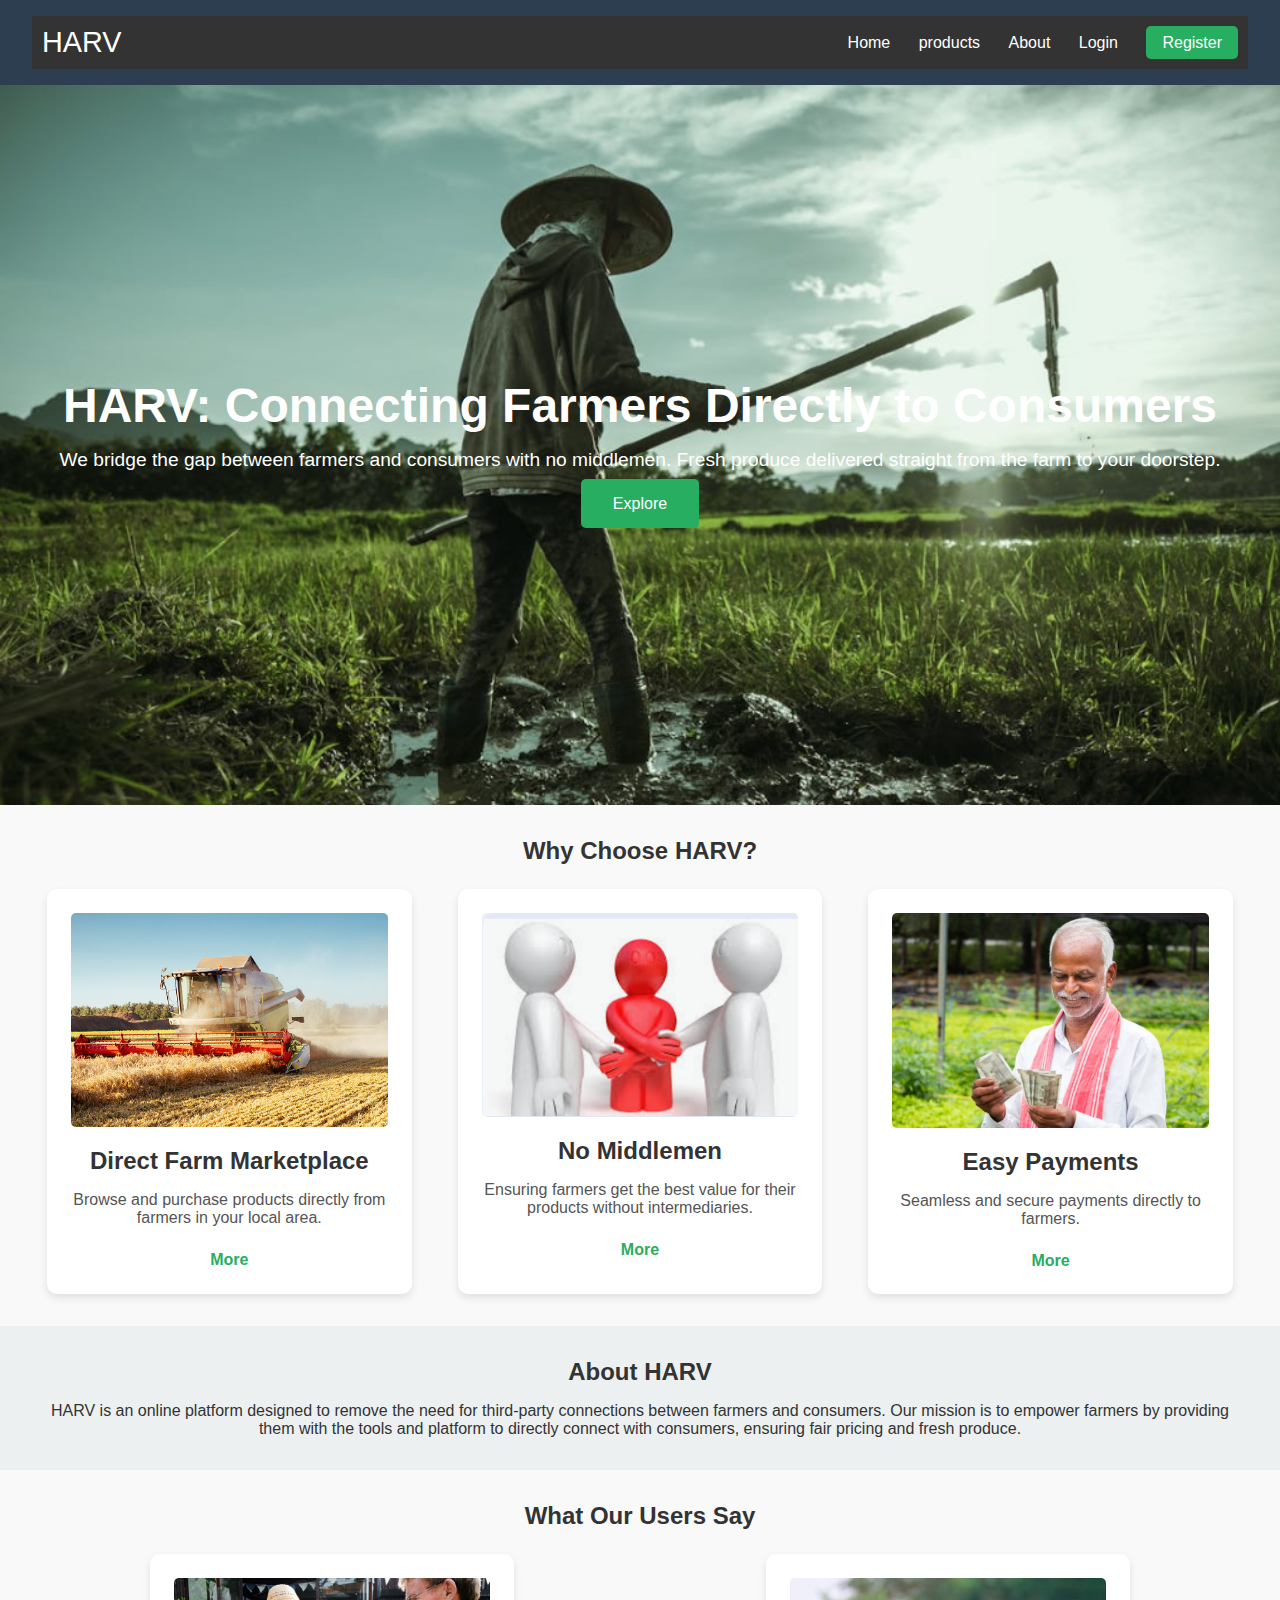
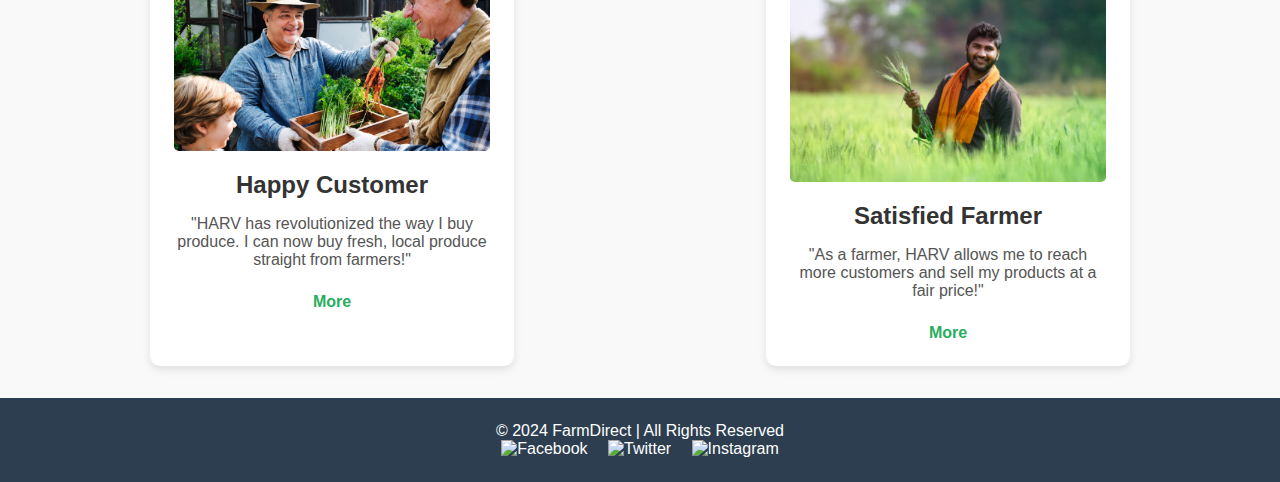
==== index.html @ 2261e3d1 "first commit" ====
<!DOCTYPE html>
<html lang="en">
<head>
    <meta charset="UTF-8">
    <meta name="viewport" content="width=device-width, initial-scale=1.0">
    <title>HARV - Bridging Farmers and Consumers</title>
    <link rel="stylesheet" href="styles.css">
</head>
<body>

    <!-- Header Section -->
    <header>
        <nav class="navbar">
            <div class="logo">HARV</div>
            <ul class="nav-links">
                <li><a href="#">Home</a></li>
                <li><a href="products.html">products</a></li>
                <li><a href="#about">About</a></li>
                <li><a href="login.html">Login</a></li>
                <li><a href="register.html" class="cta">Register</a></li>
            </ul>
        </nav>
    </header>

    <!-- Hero Section -->

    <section class="hero">
        <div class="hero-content">
            <h1>HARV: Connecting Farmers Directly to Consumers</h1>
            <p>We bridge the gap between farmers and consumers with no middlemen. Fresh produce delivered straight from the farm to your doorstep.</p>
            <a href="marketplace.html" class="btn">Explore</a>
        </div>
    </section>

    
    <section id="features" class="features-section">
        <h2>Why Choose HARV?</h2>
        <div class="features-grid">
            <div class="feature-card">
                <img src="images/direct.png" alt="Farm Marketplace">
                <h3>Direct Farm Marketplace</h3>
                <p>Browse and purchase products directly from farmers in your local area.</p>
                <a href="#" class="more-btn">More</a>
            </div>
            <div class="feature-card">
                <img src="images/middleman.png" alt="No Middlemen">
                <h3>No Middlemen</h3>
                <p>Ensuring farmers get the best value for their products without intermediaries.</p>
                <a href="#" class="more-btn">More</a>
            </div>
            <div class="feature-card">
                <img src="images/easy-pay.png" alt="Easy Payments">
                <h3>Easy Payments</h3>
                <p>Seamless and secure payments directly to farmers.</p>
                <a href="#" class="more-btn">More</a>
            </div>
        </div>
    </section>
    

    <!-- About Section -->
    <section id="about" class="about-section">
        <h2>About HARV</h2>
        <p>HARV is an online platform designed to remove the need for third-party connections between farmers and consumers. Our mission is to empower farmers by providing them with the tools and platform to directly connect with consumers, ensuring fair pricing and fresh produce.</p>
    </section>

    <!-- Testimonials Section -->
    <section class="testimonials">
        <h2>What Our Users Say</h2>
        <div class="testimonial-grid">
            <div class="testimonial-card">
                <img src="images/happy-farm (2).png" alt="Happy Customer">
                <h4>Happy Customer</h4>
                <p>"HARV has revolutionized the way I buy produce. I can now buy fresh, local produce straight from farmers!"</p>
                <a href="#" class="more-btn">More</a>
            </div>
            <div class="testimonial-card">
                <img src="images/happy-farm (1).png" alt="Satisfied Farmer">
                <h4>Satisfied Farmer</h4>
                <p>"As a farmer, HARV allows me to reach more customers and sell my products at a fair price!"</p>
                <a href="#" class="more-btn">More</a>
            </div>
        </div>
    </section>
    

    <!-- Footer -->
    <footer>
        <p>&copy; 2024 FarmDirect | All Rights Reserved</p>
        <div class="social-icons">
            <a href="#"><img src="icons/facebook.png" alt="Facebook"></a>
            <a href="#"><img src="icons/twitter.png" alt="Twitter"></a>
            <a href="#"><img src="icons/instagram.png" alt="Instagram"></a>
        </div>
    </footer>

</body>
</html>
---- styles.css ----
/* General Styles */
* {
    margin: 0;
    padding: 0;
    box-sizing: border-box;
}
body {
    font-family: 'Arial', sans-serif;
    background-color: #f4f4f9;
    color: #333;
}
a {
    text-decoration: none;
    color: inherit;
}

header {
    background-color: #2c3e50;
    padding: 1rem 2rem;
}
.navbar {
    display: flex;
    justify-content: space-between;
    align-items: center;
}
.logo {
    font-size: 1.8rem;
    color: #fff;
}
.nav-links {
    list-style: none;
}
.nav-links li {
    display: inline;
    margin-left: 1.5rem;
}
.nav-links a {
    color: #fff;
    font-size: 1rem;
}
.cta {
    background-color: #27ae60;
    padding: 0.5rem 1rem;
    color: #fff;
    border-radius: 5px;
}
/* General styling for the navbar */
.navbar {
    background-color: #333; /* Change this to match your color scheme */
    padding: 10px;
  }
  
  .nav-list {
    list-style: none;
    display: flex;
    align-items: center;
    justify-content: space-between;
    padding: 0;
    margin: 0;
  }
  
  .nav-list li {
    margin: 0 20px;
  }
  
  /* Center the search bar */
  .search-bar {
    flex-grow: 1;
    display: flex;
    justify-content: center; /* Center the search bar in the navbar */
  }
  
  /* Styling the search input and button */
  .search-bar input[type="text"] {
    padding: 5px;
    border-radius: 5px;
    border: 1px solid #ccc;
    width: 300px; /* Adjust this width as needed */
  }
  
  .search-bar button {
    padding: 5px 10px;
    background-color: #5cb85c;
    color: white;
    border: none;
    border-radius: 5px;
    margin-left: 5px;
  }
  
  .nav-list li a {
    color: white;
    text-decoration: none;
    padding: 10px 15px;
  }
  
  .nav-list li a:hover {
    background-color: #555;
  }
  
/* Hero Section */
.hero {
    background-image: url('images/farmer.png');
    background-size: cover;
    background-position: center;
    height: 80vh;
    display: flex;
    justify-content: center;
    align-items: center;
    color: white;
}
.hero-content {
    text-align: center;
}
.hero-content h1 {
    font-size: 3rem;
    margin-bottom: 1rem;
}
.hero-content p {
    font-size: 1.2rem;
    margin-bottom: 1.5rem;
}
.hero-content .btn {
    background-color: #27ae60;
    padding: 1rem 2rem;
    color: white;
    border-radius: 5px;
}

/* Features Section */
.features-section {
    padding: 2rem;
    text-align: center;
}
.features-grid {
    display: flex;
    justify-content: space-around;
    margin-top: 1.5rem;
}
.feature-item {
    background-color: white;
    padding: 1.5rem;
    border-radius: 5px;
    box-shadow: 0px 4px 8px rgba(0, 0, 0, 0.1);
    width: 20%;
}
.feature-item h3 {
    margin-bottom: 0.5rem;
}

/* About Section */
.about-section {
    background-color: #ecf0f1;
    padding: 2rem;
    text-align: center;
}
.about-section h2 {
    margin-bottom: 1rem;
}

/* Testimonials Section */
.testimonials {
    padding: 2rem;
    text-align: center;
}
.testimonial-grid {
    display: flex;
    justify-content: space-around;
    margin-top: 1.5rem;
}
.testimonial-item {
    background-color: #fff;
    padding: 1.5rem;
    border-radius: 5px;
    box-shadow: 0px 4px 8px rgba(0, 0, 0, 0.1);
    width: 40%;
}
.testimonial-item h4 {
    margin-top: 1rem;
}

/* Footer Section */
footer {
    background-color: #2c3e50;
    color: white;
    text-align: center;
    padding: 1.5rem 0;
}
.social-icons a {
    margin: 0 0.5rem;
    display: inline-block;
}
/* General card styling */
.features-grid, .testimonial-grid {
    display: flex;
    justify-content: space-around;
    gap: 1rem;
}

.feature-card, .testimonial-card {
    background-color: #fff;
    padding: 1.5rem;
    border-radius: 10px;
    box-shadow: 0px 4px 8px rgba(0, 0, 0, 0.1);
    width: 30%;
    text-align: center;
    transition: transform 0.3s ease, box-shadow 0.3s ease;
}

.feature-card:hover, .testimonial-card:hover {
    transform: translateY(-5px);
    box-shadow: 0px 6px 12px rgba(0, 0, 0, 0.2);
}

.feature-card img, .testimonial-card img {
    max-width: 100%;
    height: auto;
    border-radius: 5px;
    margin-bottom: 1rem;
}

.feature-card h3, .testimonial-card h4 {
    margin-bottom: 1rem;
    font-size: 1.5rem;
    color: #333;
}

.feature-card p, .testimonial-card p {
    font-size: 1rem;
    color: #555;
    margin-bottom: 1.5rem;
}

.more-btn {
    color: #27ae60;
    text-decoration: none;
    font-weight: bold;
    border-bottom: 2px solid transparent;
    transition: border-color 0.3s;
}

.more-btn:hover {
    border-color: #27ae60;
}
/* General Styles */
* {
    margin: 0;
    padding: 0;
    box-sizing: border-box;
}

/* products style */
body {
    font-family: Arial, sans-serif;
    background-color: #f9f9f9;
    margin: 0;
    padding: 0;
}

.product-container {
    display: flex;
    flex-wrap: wrap;
    justify-content: center;
    padding: 20px;
}

.product-tile {
    background-color: #fff;
    border-radius: 10px;
    box-shadow: 0 2px 8px rgba(0, 0, 0, 0.1);
    margin: 15px;
    overflow: hidden;
    width: 250px;
    text-align: center;
}

.product-image {
    width: 100%;
    height: 150px;
    object-fit: cover;
    border-bottom: 1px solid #eee;
}

.product-info {
    padding: 15px;
}

.product-name {
    font-size: 18px;
    color: #333;
    margin: 0;
}

.product-price {
    color: #28a745;
    font-size: 16px;
    margin: 10px 0;
}

.button-group {
    display: flex;
    justify-content: space-around;
}

.details-btn, .add-to-cart-btn {
    background-color: #007bff;
    color: white;
    border: none;
    border-radius: 5px;
    padding: 10px 15px;
    cursor: pointer;
}

.details-btn {
    background-color: #6c757d;
}

.add-to-cart-btn {
    background-color: #28a745;
}

.modal {
    display: none;
    position: fixed;
    z-index: 1;
    left: 0;
    top: 0;
    width: 100%;
    height: 100%;
    background-color: rgba(0, 0, 0, 0.5);
    justify-content: center;
    align-items: center;
}

.modal-content {
    background-color: white;
    padding: 20px;
    border-radius: 10px;
    width: 300px;
    text-align: center;
}

.close-btn {
    float: right;
    font-size: 24px;
    cursor: pointer;
}
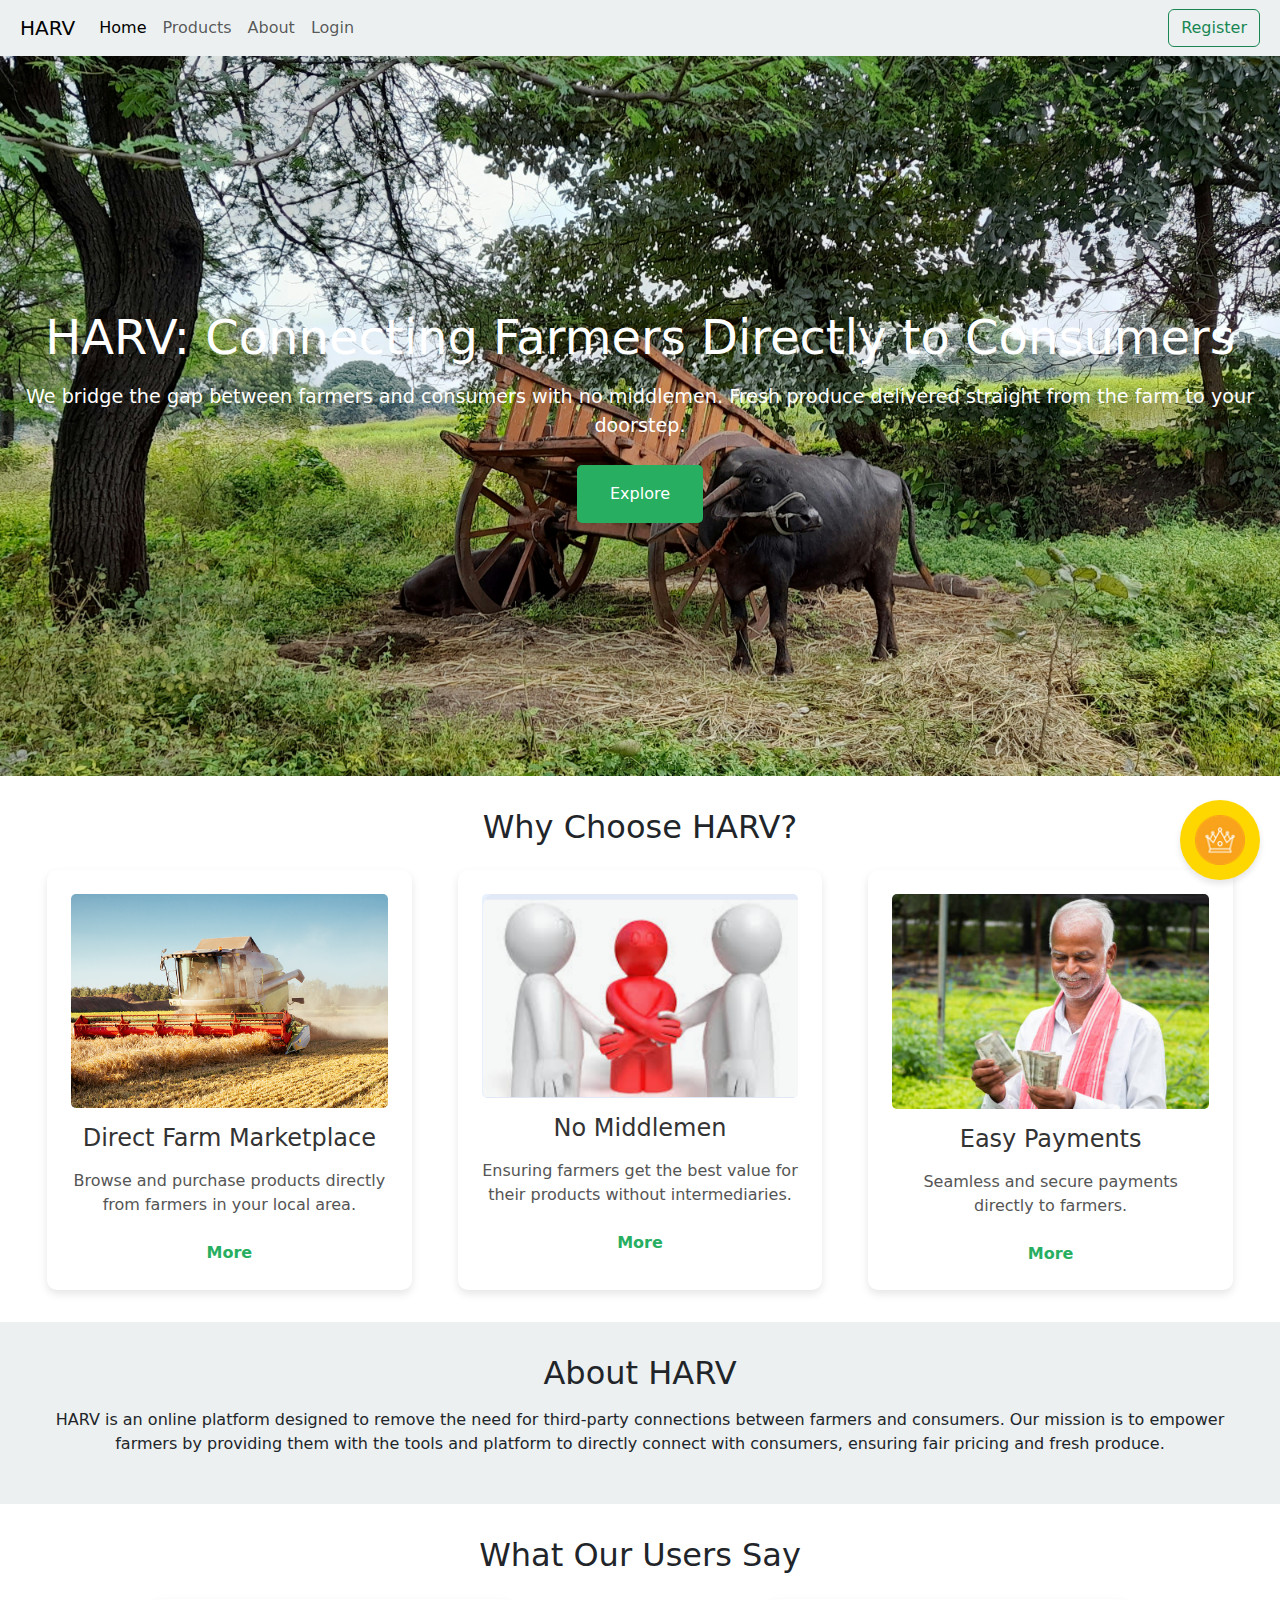
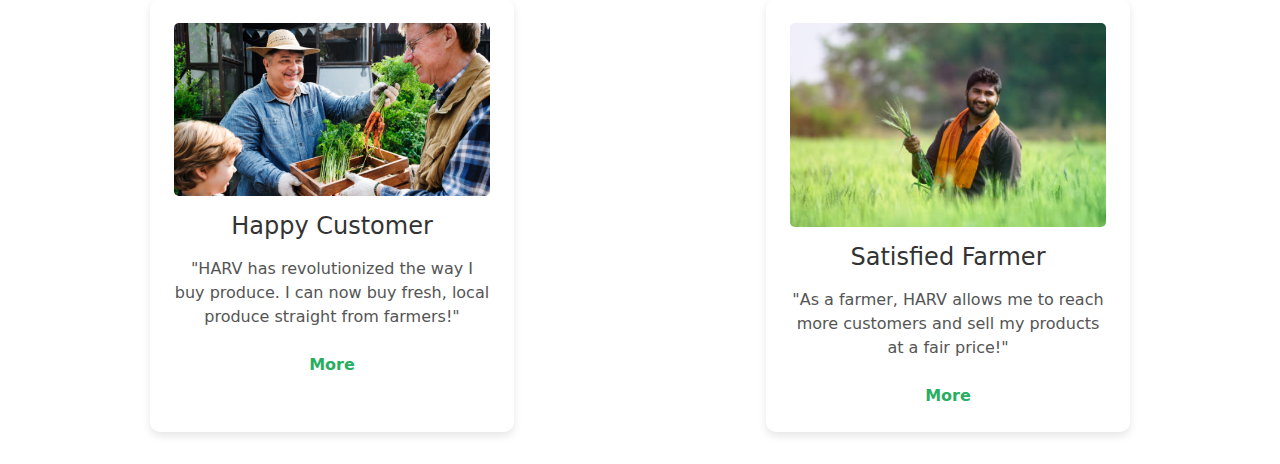
==== commit 4cd47254: "Describe your changes" ====
--- a/index.html
+++ b/index.html
@@ -5,25 +5,65 @@
     <meta name="viewport" content="width=device-width, initial-scale=1.0">
     <title>HARV - Bridging Farmers and Consumers</title>
     <link rel="stylesheet" href="styles.css">
+    <link href="https://cdn.jsdelivr.net/npm/bootstrap@5.3.3/dist/css/bootstrap.min.css" rel="stylesheet" integrity="sha384-QWTKZyjpPEjISv5WaRU9OFeRpok6YctnYmDr5pNlyT2bRjXh0JMhjY6hW+ALEwIH" crossorigin="anonymous">
+    <style>
+        /* Floating Premium Icon */
+        .floating-premium-icon {
+            position: fixed;
+            bottom: 20px;
+            right: 20px;
+            background-color: gold;
+            border-radius: 50%;
+            padding: 15px;
+            box-shadow: 0px 4px 6px rgba(0, 0, 0, 0.1);
+            cursor: pointer;
+            transition: transform 0.3s ease;
+            z-index: 1000;
+        }
+        .floating-premium-icon:hover {
+            transform: scale(1.1);
+        }
+        .floating-premium-icon img {
+            width: 50px;
+            height: 50px;
+        }
+    </style>
+    <script>
+      function redirectToRegister() {
+        window.location.href = "register.html";
+      }
+    </script>
 </head>
 <body>
 
     <!-- Header Section -->
-    <header>
-        <nav class="navbar">
-            <div class="logo">HARV</div>
-            <ul class="nav-links">
-                <li><a href="#">Home</a></li>
-                <li><a href="products.html">products</a></li>
-                <li><a href="#about">About</a></li>
-                <li><a href="login.html">Login</a></li>
-                <li><a href="register.html" class="cta">Register</a></li>
+    <nav class="navbar navbar-expand-lg bg-body-bg-secondary about-section p-2">
+        <div class="container-fluid">
+          <a class="navbar-brand" href="#">HARV</a>
+          <button class="navbar-toggler" type="button" data-bs-toggle="collapse" data-bs-target="#navbarText" aria-controls="navbarText" aria-expanded="false" aria-label="Toggle navigation">
+            <span class="navbar-toggler-icon"></span>
+          </button>
+          <div class="collapse navbar-collapse" id="navbarText">
+            <ul class="navbar-nav me-auto mb-2 mb-lg-0">
+              <li class="nav-item">
+                <a class="nav-link active" aria-current="page" href="#">Home</a>
+              </li>
+              <li class="nav-item">
+                <a class="nav-link" href="products.html">Products</a>
+              </li>
+              <li class="nav-item">
+                <a class="nav-link" href="#about">About</a>
+              </li>
+              <li class="nav-item">
+                <a class="nav-link" href="login.html">Login</a>
+              </li>
             </ul>
-        </nav>
-    </header>
+            <button class="btn btn-outline-success" onclick="redirectToRegister()" type="submit">Register</button>
+          </div>
+        </div>
+      </nav>
 
     <!-- Hero Section -->
-
     <section class="hero">
         <div class="hero-content">
             <h1>HARV: Connecting Farmers Directly to Consumers</h1>
@@ -32,7 +72,6 @@
         </div>
     </section>
 
-    
     <section id="features" class="features-section">
         <h2>Why Choose HARV?</h2>
         <div class="features-grid">
@@ -83,16 +122,11 @@
         </div>
     </section>
     
-
-    <!-- Footer -->
-    <footer>
-        <p>&copy; 2024 FarmDirect | All Rights Reserved</p>
-        <div class="social-icons">
-            <a href="#"><img src="icons/facebook.png" alt="Facebook"></a>
-            <a href="#"><img src="icons/twitter.png" alt="Twitter"></a>
-            <a href="#"><img src="icons/instagram.png" alt="Instagram"></a>
-        </div>
-    </footer>
-
+    <!-- Floating Premium Icon -->
+    <div class="floating-premium-icon" onclick="window.location.href='premium.html'">
+        <img src="images/crown.png" alt="Premium Membership">
+    </div>
+    
+    <script src="https://cdn.jsdelivr.net/npm/bootstrap@5.3.3/dist/js/bootstrap.bundle.min.js" integrity="sha384-YvpcrYf0tY3lHB60NNkmXc5s9fDVZLESaAA55NDzOxhy9GkcIdslK1eN7N6jIeHz" crossorigin="anonymous"></script>
 </body>
 </html>
--- a/styles.css
+++ b/styles.css
@@ -7,21 +7,18 @@
 body {
     font-family: 'Arial', sans-serif;
     background-color: #f4f4f9;
-    color: #333;
-}
-a {
+    
+}
+a{
     text-decoration: none;
     color: inherit;
 }
 
-header {
-    background-color: #2c3e50;
-    padding: 1rem 2rem;
-}
 .navbar {
     display: flex;
     justify-content: space-between;
     align-items: center;
+    background-color: #28a745;
 }
 .logo {
     font-size: 1.8rem;
@@ -96,10 +93,19 @@
   .nav-list li a:hover {
     background-color: #555;
   }
-  
+.green{
+    background-color: #27ae60;
+}
+.star-symbol {
+    color: #FFD700; /* Gold color for the star */
+    margin-right: 5px;
+    font-size: 1.2em;
+}
+
+
 /* Hero Section */
 .hero {
-    background-image: url('images/farmer.png');
+    background-image: url('images/home-ban.jpg');
     background-size: cover;
     background-position: center;
     height: 80vh;
@@ -347,3 +353,7 @@
 
 
 
+a{
+    text-decoration: none;
+    color: inherit;
+}